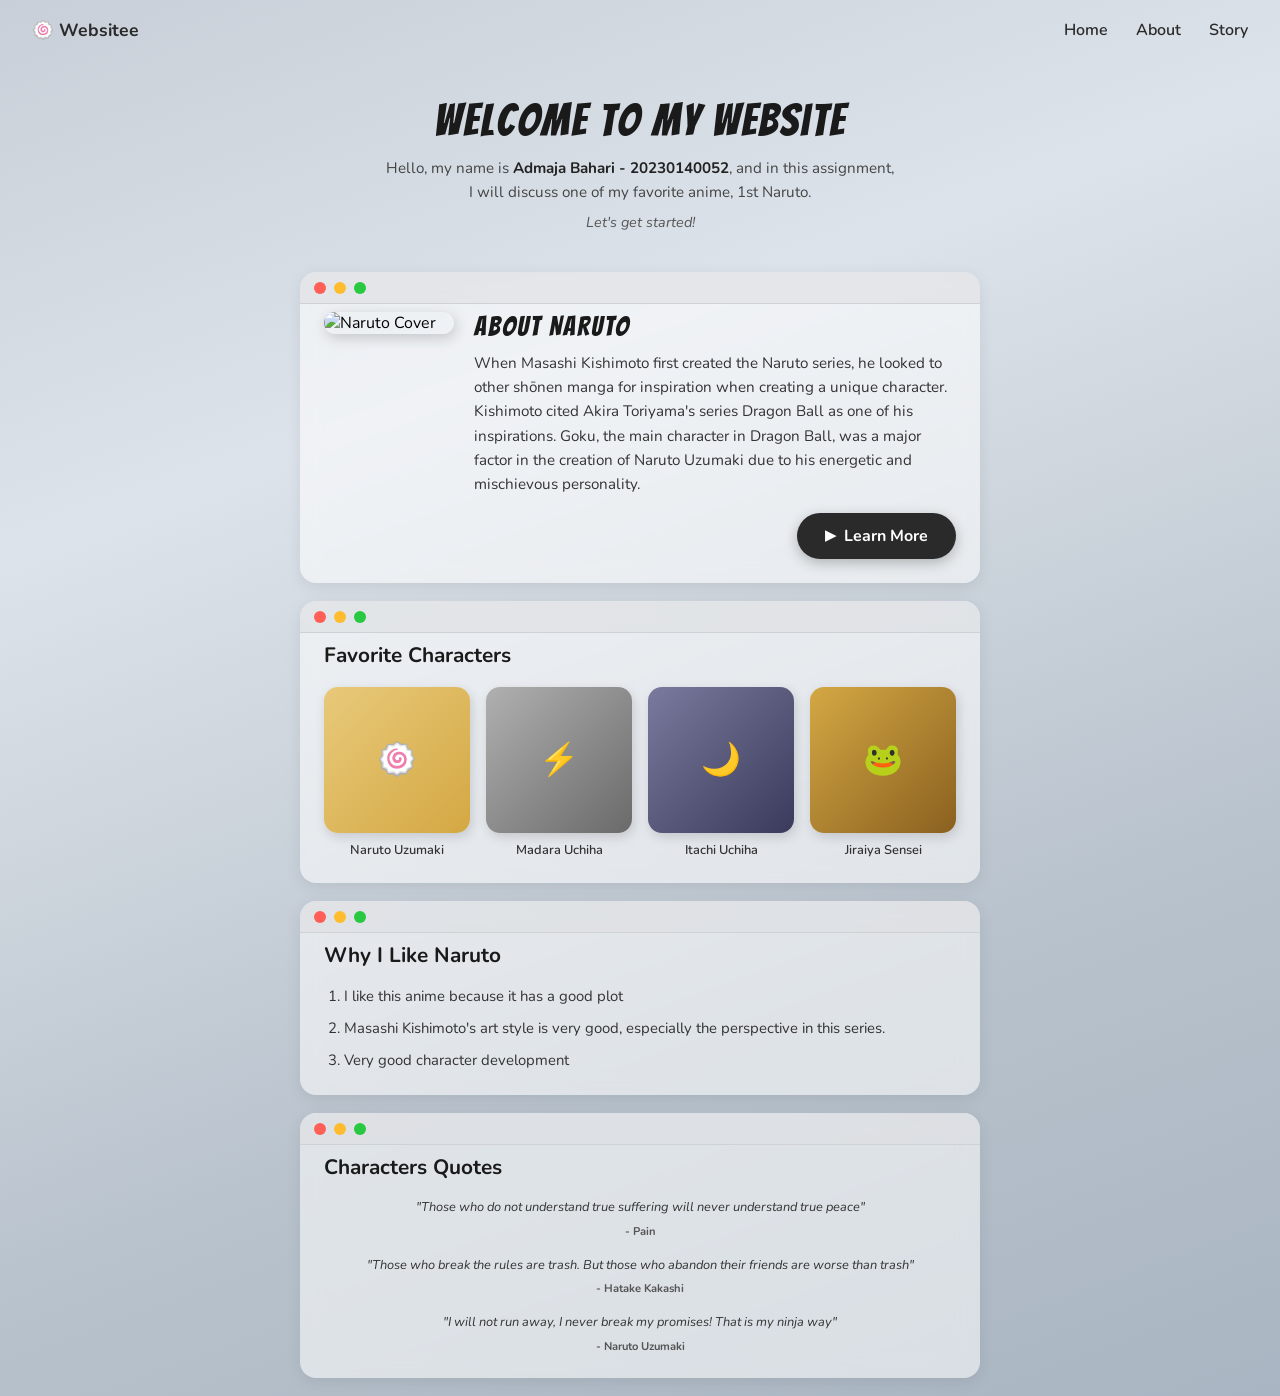
==== index.html @ dde032dc "Tugas 2" ====
<!DOCTYPE html>
<html lang="en">
<head>
  <meta charset="UTF-8">
  <meta name="viewport" content="width=device-width, initial-scale=1.0">
  <title>Naruto - Admaja Bahari</title>
  <link href="https://fonts.googleapis.com/css2?family=Bangers&family=Nunito:wght@400;600;700&display=swap" rel="stylesheet">
  <style>
    *, *::before, *::after { box-sizing: border-box; margin: 0; padding: 0; }

    body {
      font-family: 'Nunito', sans-serif;
      min-height: 100vh;
      background: linear-gradient(160deg, hsl(0, 0%, 19%) 0%, #dde3ea 30%, #b8c2cc 70%, #1d1d1d 100%);
      padding: 0;
    }

    /* ===== NAVBAR ===== */
    nav {
      display: flex;
      justify-content: space-between;
      align-items: center;
      padding: 18px 32px;
      background: transparent;
    }
    nav .logo {
      font-family: 'Nunito', sans-serif;
      font-weight: 700;
      font-size: 1.1rem;
      color: #ffffff;
    }
    nav ul {
      list-style: none;
      display: flex;
      gap: 28px;
    }
    nav ul li a {
      text-decoration: none;
      color: #ffffff;
      font-weight: 600;
      font-size: 1rem;
    }
    nav ul li a:hover { color: #555; }

    /* ===== HERO ===== */
    .hero {
      text-align: center;
      padding: 36px 20px 20px;
    }
    .hero h1 {
      font-family: 'Bangers', cursive;
      font-size: 2.8rem;
      letter-spacing: 2px;
      color: #1a1a1a;
      font-weight: 400;
    }
    .hero p {
      margin-top: 12px;
      color: #444;
      font-size: 0.95rem;
      line-height: 1.6;
    }
    .hero p strong { color: #222; }
    .hero .tagline {
      margin-top: 6px;
      font-style: italic;
      color: #555;
      font-size: 0.9rem;
    }

    /* ===== CARDS - BROWSER STYLE ===== */
    .card {
      background: rgba(255, 255, 255, 0.55);
      border-radius: 16px;
      margin: 18px auto;
      max-width: 680px;
      padding: 40px 24px 24px;
      box-shadow: 0 4px 16px rgba(0, 0, 0, 0.08);
      backdrop-filter: blur(10px);
      position: relative;
    }

    /* Bar atas browser */
    .card::before {
      content: "";
      position: absolute;
      top: 0;
      left: 0;
      right: 0;
      height: 32px;
      background: rgba(220, 222, 226, 0.6);
      border-radius: 16px 16px 0 0;
      border-bottom: 1px solid #d0d1d5;
    }

    /* Titik merah, kuning, hijau */
    .card::after {
      content: "";
      position: absolute;
      top: 10px;
      left: 14px;
      width: 12px;
      height: 12px;
      background: #ff5f57;
      border-radius: 50%;
      box-shadow: 20px 0 0 #febc2e, 40px 0 0 #28c840;
    }

    /* ===== ABOUT SECTION ===== */
    .about-card {
      display: flex;
      gap: 20px;
      align-items: flex-start;
      position: relative;
    }
    .about-card img {
      width: 130px;
      min-width: 130px;
      border-radius: 12px;
      box-shadow: 2px 4px 14px rgba(0,0,0,0.18);
      object-fit: cover;
    }
    .about-card .about-text h2 {
      font-family: 'Bangers', cursive;
      font-size: 1.7rem;
      letter-spacing: 2px;
      color: #1a1a1a;
      font-weight: 400;
      margin-bottom: 10px;
    }
    .about-card .about-text p {
      color: #333;
      font-size: 0.95rem;
      line-height: 1.6;
    }
    .learn-more-btn {
      display: inline-flex;
      align-items: center;
      gap: 8px;
      background: #2a2a2a;
      color: #fff;
      border: none;
      padding: 12px 28px;
      border-radius: 30px;
      font-size: 1rem;
      font-weight: 700;
      cursor: pointer;

      margin-top: 12px;
      box-shadow: 0 4px 14px rgba(0,0,0,0.25);
      font-family: 'Nunito', sans-serif;
      transition: background 0.2s;
      position: relative;
      z-index: 1;
    }
    .learn-more-btn:hover { background: #444; }
    .learn-more-btn::before { content: "▶"; font-size: 0.85rem; }

    /* wrapper biar tombol rata kanan */
    .btn-wrapper {
      display: flex;
      justify-content: flex-end;
      margin-top: 4px;
    }

    /* ===== CHARACTERS SECTION ===== */
    .chars-card h2 {
      font-size: 1.3rem;
      font-weight: 700;
      color: #1a1a1a;
      margin-bottom: 18px;
    }
    .characters-grid {
      display: grid;
      grid-template-columns: repeat(4, 1fr);
      gap: 16px;
    }
    .character-item {
      text-align: center;
    }
    .character-item img {
      width: 100%;
      aspect-ratio: 1;
      object-fit: cover;
      border-radius: 14px;
      box-shadow: 2px 4px 12px rgba(0,0,0,0.15);
      background: #ddd;
    }
    .character-item .char-placeholder {
      width: 100%;
      aspect-ratio: 1;
      border-radius: 14px;
      background: linear-gradient(135deg, #e8c97a, #d4a843);
      box-shadow: 2px 4px 12px rgba(0,0,0,0.15);
      display: flex;
      align-items: center;
      justify-content: center;
      font-size: 2rem;
    }
    .character-item p {
      margin-top: 8px;
      font-size: 0.8rem;
      color: #333;
      font-weight: 600;
    }

    /* ===== WHY SECTION ===== */
    .why-card h2 {
      font-size: 1.3rem;
      font-weight: 700;
      color: #1a1a1a;
      margin-bottom: 16px;
    }
    .why-card ol {
      padding-left: 20px;
      display: flex;
      flex-direction: column;
      gap: 10px;
    }
    .why-card ol li {
      color: #333;
      font-size: 0.93rem;
      line-height: 1.5;
    }

    /* ===== QUOTES SECTION ===== */
    .quotes-card h2 {
      font-size: 1.3rem;
      font-weight: 700;
      color: #1a1a1a;
      margin-bottom: 16px;
    }
    .quote-item {
      margin-bottom: 16px;
    }
    .quote-item:last-child {
      margin-bottom: 0;
    }
    .quote-text {
      text-align: center;
      font-style: italic;
      color: #333;
      font-size: 0.8rem;
      line-height: 1.6;
    }
    .quote-author {
      text-align: center;
      font-style: normal;
      font-weight: 700;
      color: #555;
      margin-top: 6px;
      font-size: 0.7rem;
    }

    /* ===== CLEARFIX ===== */
    .cf::after { content: ""; display: table; clear: both; }

    /* ===== RESPONSIVE ===== */
    @media (max-width: 500px) {
      .characters-grid { grid-template-columns: repeat(2, 1fr); }
      .about-card { flex-direction: column; }
      .about-card img { width: 100%; min-width: unset; }
      .hero h1 { font-size: 2rem; }
    }
  </style>
  <link rel="stylesheet" href="style.css">
</head>
<body>

  <!-- NAVBAR -->
  <nav>
    <div class="logo">🍥 Websitee</div>
    <ul>
      <li><a href="#">Home</a></li>
      <li><a href="#">About</a></li>
      <li><a href="#">Story</a></li>
    </ul>
  </nav>

  <!-- HERO -->
  <div class="hero">
    <h1>Welcome to My Website</h1>
    <p>Hello, my name is <strong>Admaja Bahari - 20230140052</strong>, and in this assignment,<br>
    I will discuss one of my favorite anime, 1st Naruto.</p>
    <p class="tagline">Let's get started!</p>
  </div>

  <!-- ABOUT NARUTO CARD -->
  <div class="card cf">
    <div class="about-card">
      <img src="https://upload.wikimedia.org/wikipedia/en/9/94/NarutoCoverTankobon1.jpg" alt="Naruto Cover">
      <div class="about-text">
        <h2>ABOUT NARUTO</h2>
        <p>When Masashi Kishimoto first created the Naruto series, he looked to other shōnen manga for inspiration when creating a unique character. Kishimoto cited Akira Toriyama's series Dragon Ball as one of his inspirations. Goku, the main character in Dragon Ball, was a major factor in the creation of Naruto Uzumaki due to his energetic and mischievous personality.</p>
      </div>
    </div>
    <div class="btn-wrapper"><button class="learn-more-btn">Learn More</button></div>
  </div>

  <!-- FAVORITE CHARACTERS CARD -->
  <div class="card chars-card">
    <h2>Favorite Characters</h2>
    <div class="characters-grid">
      <div class="character-item">
        <img src="https://i.pinimg.com/736x/ec/ab/1d/ecab1d87090a3fa4d194697f7f73e55c.jpg" alt="Naruto Uzumaki" onerror="this.style.display='none';this.nextElementSibling.style.display='flex'">
        <div class="char-placeholder" style="display:none;">🍥</div>
        <p>Naruto Uzumaki</p>
      </div>
      <div class="character-item">
        <img src="https://i.pinimg.com/1200x/ff/42/c2/ff42c2fe40ffcfa5d99fc86ac7ddb6bb.jpg" alt="Madara Uchiha" onerror="this.style.display='none';this.nextElementSibling.style.display='flex'">
        <div class="char-placeholder" style="display:none; background: linear-gradient(135deg, #b0b0b0, #6a6a6a);">⚡</div>
        <p>Madara Uchiha</p>
      </div>
      <div class="character-item">
        <img src="https://i.pinimg.com/736x/f5/26/1c/f5261ca495668875eb5e9c904907ed34.jpg" alt="Itachi Uchiha" onerror="this.style.display='none';this.nextElementSibling.style.display='flex'">
        <div class="char-placeholder" style="display:none; background: linear-gradient(135deg, #7a7a9e, #3a3a5c);">🌙</div>
        <p>Itachi Uchiha</p>
      </div>
      <div class="character-item">
        <img src="https://i.pinimg.com/1200x/4f/53/54/4f5354f524e701b422dbcad518d5e570.jpg" alt="Jiraiya" onerror="this.style.display='none';this.nextElementSibling.style.display='flex'">
        <div class="char-placeholder" style="display:none; background: linear-gradient(135deg, #d4a843, #8a6020);">🐸</div>
        <p>Jiraiya Sensei</p>
      </div>
    </div>
  </div>

  <!-- WHY I LIKE NARUTO CARD -->
  <div class="card why-card">
    <h2>Why I Like Naruto</h2>
    <ol>
      <li>I like this anime because it has a good plot</li>
      <li>Masashi Kishimoto's art style is very good, especially the perspective in this series.</li>
      <li>Very good character development</li>
    </ol>
  </div>

  <!-- QUOTES NARUTO -->
  <div class="card quotes-card">
    <h2>Characters Quotes</h2>

    <div class="quote-item">
      <p class="quote-text">"Those who do not understand true suffering will never understand true peace"</p>
      <p class="quote-author">- Pain</p>
    </div>

    <div class="quote-item">
      <p class="quote-text">"Those who break the rules are trash. But those who abandon their friends are worse than trash"</p>
      <p class="quote-author">- Hatake Kakashi</p>
    </div>

    <div class="quote-item">
      <p class="quote-text">"I will not run away, I never break my promises! That is my ninja way"</p>
      <p class="quote-author">- Naruto Uzumaki</p>
    </div>

  </div>

</body>
</html>
---- style.css ----
*, *::before, *::after {
  box-sizing: border-box;
  margin: 0;
  padding: 0;
}

body {
  font-family: 'Nunito', sans-serif;
  min-height: 100vh;
  background: linear-gradient(160deg, #c8cfd8 0%, #dde3ea 30%, #b8c2cc 70%, #a9b5c2 100%);
}

/* ===== NAVBAR ===== */
nav {
  display: flex;
  justify-content: space-between;
  align-items: center;
  padding: 18px 32px;
  background: transparent;
}

nav .logo {
  font-weight: 700;
  font-size: 1.1rem;
  color: #2a2a2a;
}

nav ul {
  list-style: none;
  display: flex;
  gap: 28px;
}

nav ul li a {
  text-decoration: none;
  color: #2a2a2a;
  font-weight: 600;
  font-size: 1rem;
}

nav ul li a:hover {
  color: #555;
}

/* ===== HERO ===== */
.hero {
  text-align: center;
  padding: 36px 20px 20px;
}

.hero h1 {
  font-family: 'Bangers', cursive;
  font-size: 2.8rem;
  letter-spacing: 2px;
  color: #1a1a1a;
  font-weight: 400;
}

.hero p {
  margin-top: 12px;
  color: #444;
  font-size: 0.95rem;
  line-height: 1.6;
}

.hero p strong {
  color: #222;
}

.hero .tagline {
  margin-top: 6px;
  font-style: italic;
  color: #555;
  font-size: 0.9rem;
}

/* ===== CARDS - BROWSER STYLE ===== */
.card {
  background: rgba(255, 255, 255, 0.55);
  border-radius: 16px;
  margin: 18px auto;
  max-width: 680px;
  padding: 40px 24px 24px;
  box-shadow: 0 4px 16px rgba(0, 0, 0, 0.08);
  backdrop-filter: blur(10px);
  position: relative;
}

/* Bar atas browser */
.card::before {
  content: "";
  position: absolute;
  top: 0;
  left: 0;
  right: 0;
  height: 32px;
  background: rgba(220, 222, 226, 0.6);
  border-radius: 16px 16px 0 0;
  border-bottom: 1px solid #d0d1d5;
}

/* Titik merah, kuning, hijau */
.card::after {
  content: "";
  position: absolute;
  top: 10px;
  left: 14px;
  width: 12px;
  height: 12px;
  background: #ff5f57;
  border-radius: 50%;
  box-shadow: 20px 0 0 #febc2e, 40px 0 0 #28c840;
}

/* ===== ABOUT CARD ===== */
.about-card {
  display: flex;
  gap: 20px;
  align-items: flex-start;
}

.about-card img {
  width: 130px;
  min-width: 130px;
  border-radius: 12px;
  box-shadow: 2px 4px 14px rgba(0, 0, 0, 0.18);
  object-fit: cover;
}

.about-card .about-text h2 {
  font-family: 'Bangers', cursive;
  font-size: 1.7rem;
  letter-spacing: 2px;
  color: #1a1a1a;
  font-weight: 400;
  margin-bottom: 10px;
}

.about-card .about-text p {
  color: #333;
  font-size: 0.95rem;
  line-height: 1.6;
}

.learn-more-btn {
  display: inline-flex;
  align-items: center;
  gap: 8px;
  background: #2a2a2a;
  color: #fff;
  border: none;
  padding: 12px 28px;
  border-radius: 30px;
  font-size: 1rem;
  font-weight: 700;
  cursor: pointer;

  margin-top: 12px;
  box-shadow: 0 4px 14px rgba(0, 0, 0, 0.25);
  font-family: 'Nunito', sans-serif;
  transition: background 0.2s;
  position: relative;
  z-index: 1;
}

.learn-more-btn:hover {
  background: #444;
}

.learn-more-btn::before {
  content: "▶";
  font-size: 0.85rem;
}

/* ===== CHARACTERS CARD ===== */
.chars-card h2 {
  font-size: 1.3rem;
  font-weight: 700;
  color: #1a1a1a;
  margin-bottom: 18px;
}

.characters-grid {
  display: grid;
  grid-template-columns: repeat(4, 1fr);
  gap: 16px;
}

.character-item {
  text-align: center;
}

.character-item img {
  width: 100%;
  aspect-ratio: 1;
  object-fit: cover;
  border-radius: 14px;
  box-shadow: 2px 4px 12px rgba(0, 0, 0, 0.15);
}

.char-placeholder {
  width: 100%;
  aspect-ratio: 1;
  border-radius: 14px;
  background: linear-gradient(135deg, #e8c97a, #d4a843);
  box-shadow: 2px 4px 12px rgba(0, 0, 0, 0.15);
  display: flex;
  align-items: center;
  justify-content: center;
  font-size: 2rem;
}

.character-item p {
  margin-top: 8px;
  font-size: 0.8rem;
  color: #333;
  font-weight: 600;
}

/* ===== WHY CARD ===== */
.why-card h2 {
  font-size: 1.3rem;
  font-weight: 700;
  color: #1a1a1a;
  margin-bottom: 16px;
}

.why-card ol {
  padding-left: 20px;
  display: flex;
  flex-direction: column;
  gap: 10px;
}

.why-card ol li {
  color: #333;
  font-size: 0.93rem;
  line-height: 1.5;
}

/* ===== QUOTES CARD ===== */
.quotes-card h2 {
  font-size: 1.3rem;
  font-weight: 700;
  color: #1a1a1a;
  margin-bottom: 16px;
}

.quote-item {
  margin-bottom: 16px;
}

.quote-item:last-child {
  margin-bottom: 0;
}

.quote-text {
  text-align: center;
  font-style: italic;
  color: #333;
  font-size: 0.8rem;
  line-height: 1.6;
}

.quote-author {
  text-align: center;
  font-style: normal;
  font-weight: 700;
  color: #555;
  margin-top: 6px;
  font-size: 0.7rem;
}

/* ===== CLEARFIX ===== */
.cf::after {
  content: "";
  display: table;
  clear: both;
}

/* ===== RESPONSIVE ===== */
@media (max-width: 500px) {
  .characters-grid {
    grid-template-columns: repeat(2, 1fr);
  }

  .about-card {
    flex-direction: column;
  }

  .about-card img {
    width: 100%;
    min-width: unset;
  }

  .hero h1 {
    font-size: 2rem;
  }
}

/* ===== BUTTON WRAPPER ===== */
.btn-wrapper {
  display: flex;
  justify-content: flex-end;
  margin-top: 4px;
}
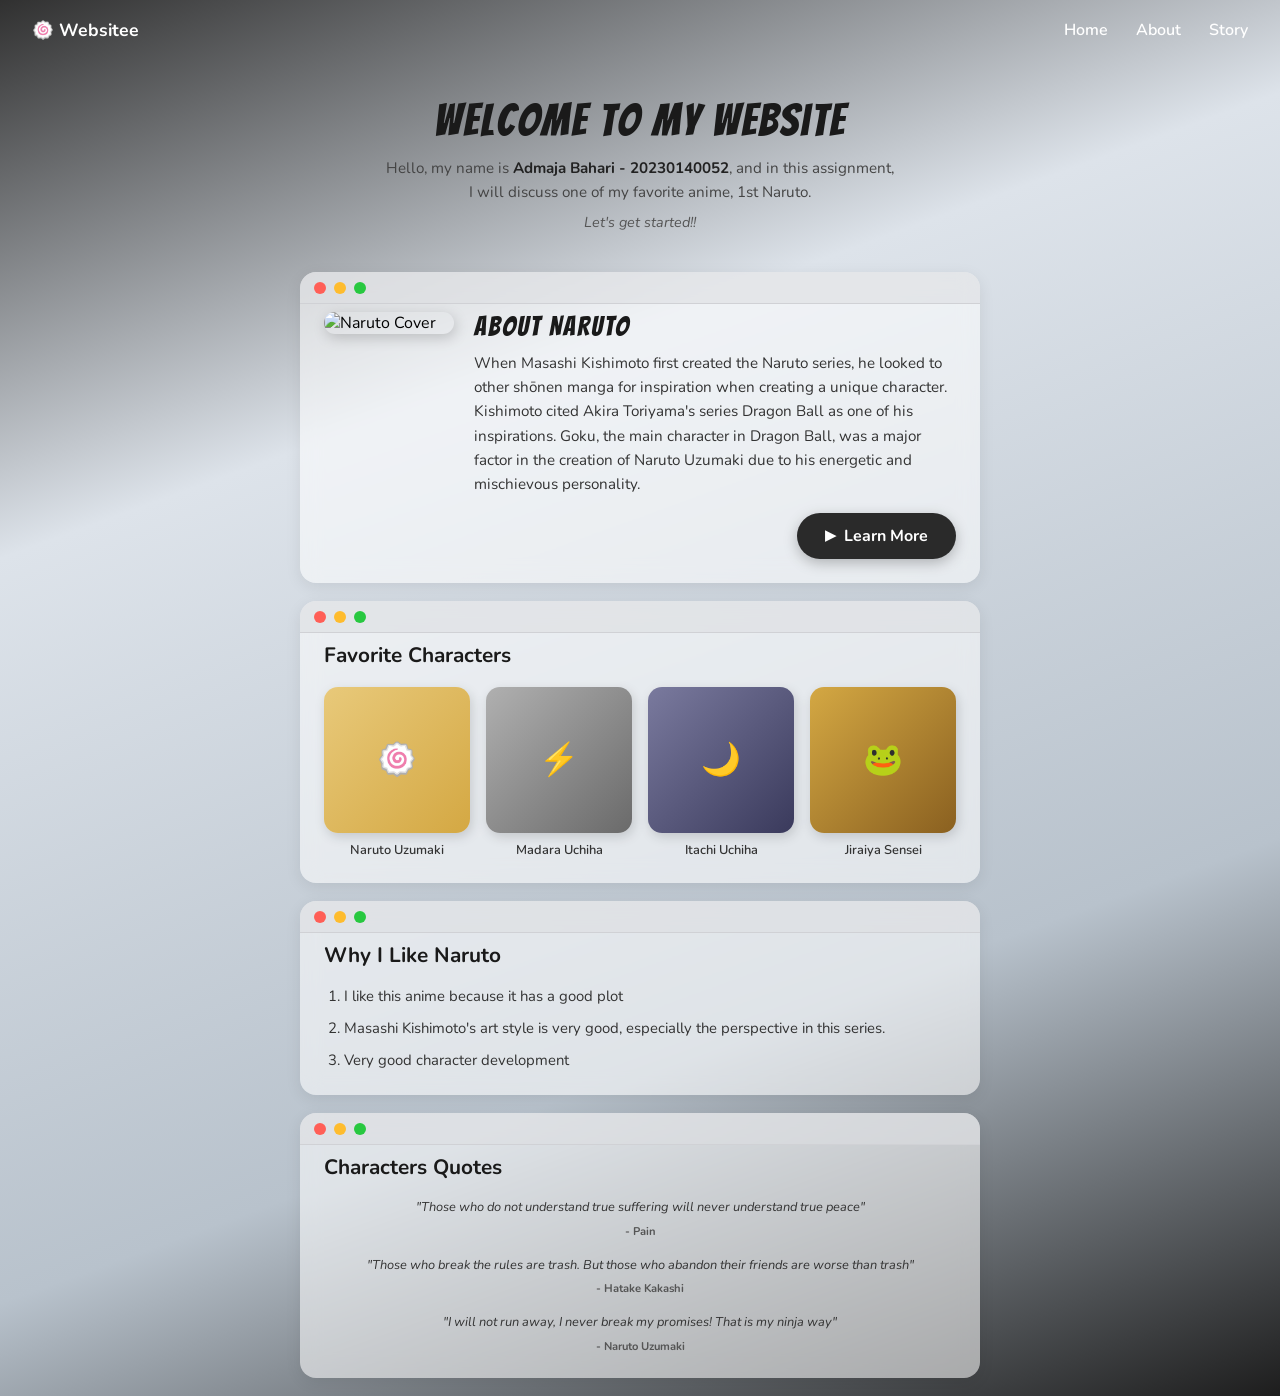
==== commit 2253f78e: "Tugas 2" ====
--- a/index.html
+++ b/index.html
@@ -282,7 +282,7 @@
     <h1>Welcome to My Website</h1>
     <p>Hello, my name is <strong>Admaja Bahari - 20230140052</strong>, and in this assignment,<br>
     I will discuss one of my favorite anime, 1st Naruto.</p>
-    <p class="tagline">Let's get started!</p>
+    <p class="tagline">Let's get started!!</p>
   </div>
 
   <!-- ABOUT NARUTO CARD -->
--- a/style.css
+++ b/style.css
@@ -7,7 +7,7 @@
 body {
   font-family: 'Nunito', sans-serif;
   min-height: 100vh;
-  background: linear-gradient(160deg, #c8cfd8 0%, #dde3ea 30%, #b8c2cc 70%, #a9b5c2 100%);
+  background: linear-gradient(160deg, hsl(0, 0%, 19%) 0%, #dde3ea 30%, #b8c2cc 70%, #1d1d1d 100%);
 }
 
 /* ===== NAVBAR ===== */
@@ -22,7 +22,7 @@
 nav .logo {
   font-weight: 700;
   font-size: 1.1rem;
-  color: #2a2a2a;
+  color: #ffffff;
 }
 
 nav ul {
@@ -33,7 +33,7 @@
 
 nav ul li a {
   text-decoration: none;
-  color: #2a2a2a;
+  color: #ffffff;
   font-weight: 600;
   font-size: 1rem;
 }
